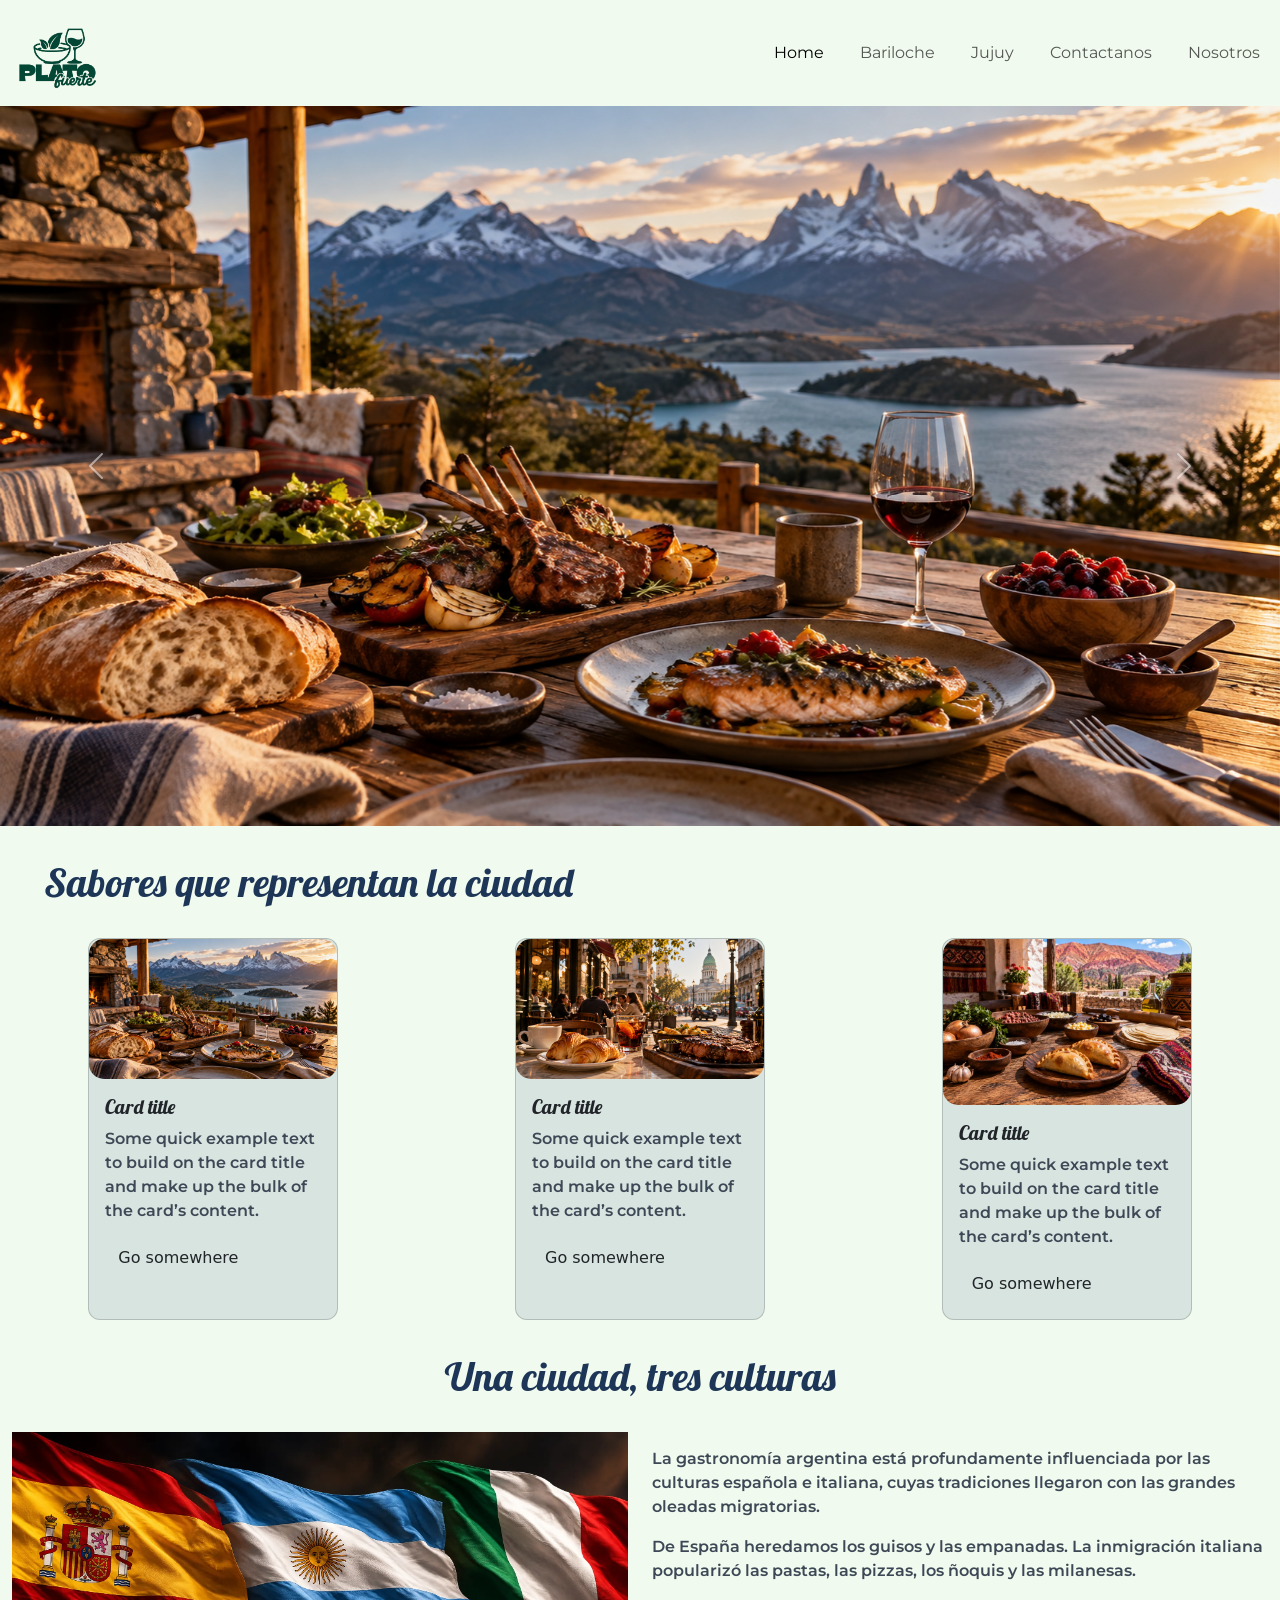
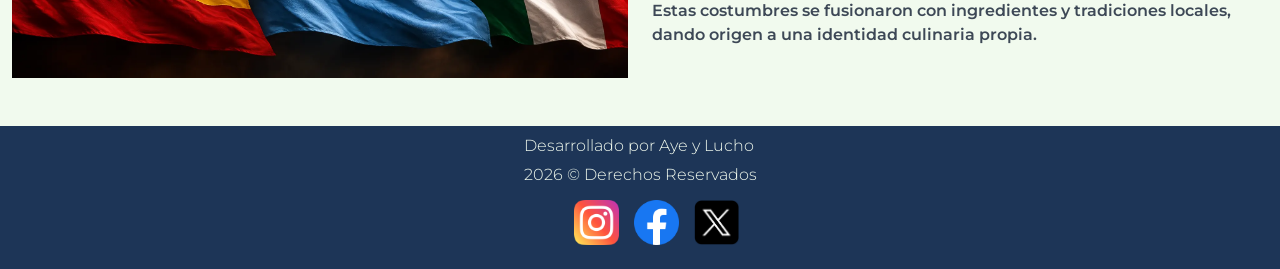
==== index-b.html @ 162ae679 "clase bootstrap" ====
<!doctype html>
<html lang="en">
  <head>
    <meta charset="utf-8">
    <meta name="viewport" content="width=device-width, initial-scale=1">
    <title>Plato Fuerte</title>
    <link rel="shortcut icon" href="./assets/logo-fondo.png" type="image/x-icon">
    <link href="https://cdn.jsdelivr.net/npm/bootstrap@5.3.8/dist/css/bootstrap.min.css" rel="stylesheet" integrity="sha384-sRIl4kxILFvY47J16cr9ZwB07vP4J8+LH7qKQnuqkuIAvNWLzeN8tE5YBujZqJLB" crossorigin="anonymous">
    <link rel="stylesheet" href="./style/style.css">
    </head>
    <body>
    <nav class="navbar navbar-expand-lg bg-plato-fuerte">
        <div class="container-fluid">
            <a href="#">
            <img src="./assets/logo-plato-fuerte.png" alt="Logo Proyecto" class="logo">
            </a>
            <button class="navbar-toggler" type="button" data-bs-toggle="collapse" data-bs-target="#navbarNav" aria-controls="navbarNav" aria-expanded="false" aria-label="Toggle navigation">
            <span class="navbar-toggler-icon"></span>
            </button>
            <div class="collapse navbar-collapse justify-content-end" id="navbarNav">
            <ul class="navbar-nav">
                <li class="nav-item">
                <a class="nav-link active" aria-current="page" href="#">Home</a>
                </li>
                <li class="nav-item">
                <a class="nav-link" href="./pages/bari.html">Bariloche</a>
                </li>
                <li class="nav-item">
                <a class="nav-link" href="./pages/jujuy.html">Jujuy</a>
                </li>
                <li class="nav-item">
                <a class="nav-link" href="./pages/contacto.html">Contactanos</a>
                </li>
                <li class="nav-item">
                <a class="nav-link" href="./pages/nosotros.html">Nosotros</a>
                </li>
            </ul>
            </div>
        </div>
    </nav>
    <header>
        <div id="carouselExampleAutoplaying" class="carousel slide" data-bs-ride="carousel">
            <div class="carousel-inner">
                <div class="carousel-item active">
                    <img src="./assets/bari/bariloche.png" class="d-block w-100" alt="...">
                </div>
                <div class="carousel-item">
                    <img src="./assets/bsas/buenos-aires.png" class="d-block w-100" alt="...">
                </div>
                <div class="carousel-item">
                    <img src="./assets/jujuy/jujuy.png" class="d-block w-100" alt="...">
                </div>
            </div>
            <button class="carousel-control-prev" type="button" data-bs-target="#carouselExampleAutoplaying" data-bs-slide="prev">
                <span class="carousel-control-prev-icon" aria-hidden="true"></span>
                <span class="visually-hidden">Previous</span>
            </button>
            <button class="carousel-control-next" type="button" data-bs-target="#carouselExampleAutoplaying" data-bs-slide="next">
                <span class="carousel-control-next-icon" aria-hidden="true"></span>
                <span class="visually-hidden">Next</span>
            </button>
            </div>
    </header>
    <main class="container-fluid">
        <section class="cultura">
            <h2>Sabores que representan la ciudad</h2>
            <div class="row justify-content-around">
                <div class="card p-0 mt-2 mt-md-0" style="width: 18rem;">
                <img src="./assets/bari/bariloche.png" class="card-img-top" alt="...">
                    <div class="card-body">
                        <h5 class="card-title">Card title</h5>
                        <p class="card-text">Some quick example text to build on the card title and make up the bulk of the card’s content.</p>
                        <a href="#" class="btn btn-plato-fuerte">Go somewhere</a>
                    </div>
                </div>
                <div class="card p-0 mt-2 mt-md-0" style="width: 18rem;">
                <img src="./assets/bsas/buenos-aires.png" class="card-img-top" alt="...">
                    <div class="card-body">
                        <h5 class="card-title">Card title</h5>
                        <p class="card-text">Some quick example text to build on the card title and make up the bulk of the card’s content.</p>
                        <a href="#" class="btn btn-plato-fuerte">Go somewhere</a>
                    </div>
                </div>
                <div class="card p-0 mt-2 mt-md-0" style="width: 18rem;">
                <img src="./assets/jujuy/emp-saltena.webp" class="card-img-top" alt="...">
                    <div class="card-body">
                        <h5 class="card-title">Card title</h5>
                        <p class="card-text">Some quick example text to build on the card title and make up the bulk of the card’s content.</p>
                        <a href="#" class="btn btn-plato-fuerte">Go somewhere</a>
                    </div>
                </div>
            </div>
        </section>
        <section class="cultura">
            <h2 class="text-center"> Una ciudad, tres culturas</h2>
                <div class="row  align-items-center">
                    <div class="col-12 col-md-6">
                        <img src="./assets/bsas/flags.webp" class="w-100" alt="Banderas de España, Argentina e Italia">
                    </div>
                    <div class="col-12 col-md-6">
                        <p>
                            La gastronomía argentina está profundamente
                            influenciada por las culturas española e italiana,
                            cuyas tradiciones llegaron con las grandes
                            oleadas migratorias.
                        </p>
                        <p>
                            De España heredamos los guisos y las empanadas.
                            La inmigración italiana popularizó las pastas,
                            las pizzas, los ñoquis y las milanesas.
                        </p>
                        <p>
                            Estas costumbres se fusionaron con ingredientes
                            y tradiciones locales, dando origen a una
                            identidad culinaria propia.
                        </p>
                    </div>
                </div>
        </section>
    </main>
    <footer class="footer d-flex flex-column align-items-center py-2 mt-5">
        <div>
            <p class="mb-0">Desarrollado por Aye y Lucho</p>
            <p class="mb-0 ">2026 &copy; Derechos Reservados</p>
        </div>
        <ul class="d-flex mt-2">
            <li>
                <a href="https://www.instagram.com/" target="_blank">
                    <img src="./assets/logos/instagram.png" alt="Logo Instagram" class="rrss">
                </a>
            </li>
            <li>
                <a href="https://www.facebook.com/" target="_blank">
                    <img src="./assets/logos/facebook.png" alt="Logo Facebook" class="rrss">
                </a>
            </li>
            <li>
                <a href="https://x.com/" target="_blank">
                    <img src="./assets/logos/x.png" alt="Logo de X(Twitter)" class="rrss">
                </a>
            </li>
        </ul>
    </footer>
    <script src="https://cdn.jsdelivr.net/npm/bootstrap@5.3.8/dist/js/bootstrap.bundle.min.js" integrity="sha384-FKyoEForCGlyvwx9Hj09JcYn3nv7wiPVlz7YYwJrWVcXK/BmnVDxM+D2scQbITxI" crossorigin="anonymous"></script>
    </body>
</html>
---- style/style.css ----
@import url('https://fonts.googleapis.com/css2?family=Lobster&family=Montserrat:ital,wght@0,100..900;1,100..900&display=swap');

:root{
    --font-ppal: Lobster, sans-serif;
    --font-sec: Montserrat, sans-serif;
    --headings: #1D3557;
    --text: #3D4856;
    --accent: #C76D3A;
    --bg-ppal: #F1FAEE;
    --bg-sec: #D8E4DF;
}
/* RESET */
*{
    margin: 0;
    padding:0;
    box-sizing: border-box;
}

body{
    background-color: var(--bg-ppal);
}

h1, h2, h3, h4, h5, h6{
    font-family: var(--font-ppal);
    color: var(--headings);
}

h1{
    font-size: 3rem;
}

h2{
    font-size: 2.5rem;
}

h3{
    font-size: 2rem;
}

p{
    font-family: var(--font-sec);
    font-weight: 600;
    color: var(--text);
    font-size: 1rem;
}
main{
    padding: 0 50px;
}
/* HEADER */

.header{
    background-color:var(--bg-sec);
    padding: 10px;
    display:flex;
    flex-direction: row;
    justify-content:space-between;
}

.navbar{
    display:flex;
    align-items: center;
}

.navbar ul{
    display: flex;
    flex-direction: row;
    gap: 20px;
}

.logo{
    height: 10vh;
    width: auto;
}
.rrss{
    height: 5vh;
    width: auto;
}

ul{
    list-style: none;
}

a{
    text-decoration: none;
    font-family: var(--font-sec);
    color: var(--headings);
    font-weight: 600;
}

/* FOOTER */

.footer{
    background-color:var(--headings);
    margin-top: 3rem;
    padding: 1rem;
    display: flex;
    flex-direction: row;
    justify-content: space-around;
    align-items: center;
}

.footer ul{
    margin-top: 10px;
    display: flex;
    justify-content: center;
    gap: 15px;
}

.footer p{
    color: var(--bg-ppal);
    padding-bottom: 5px;
    font-weight: 300;
}

.whatsapp-flotante{
    position: fixed;
    bottom: 24px;
    right: 24px;
    z-index: 1000;
}

.whatsapp{
    width: 6vw;
    height: auto;
}
/* HERO */

.hero{
    display:flex;
    justify-content: center;
    align-items: center;
    gap:40px;
    padding:10px;
    margin-top: 2rem;
}

.hero-texto{
    flex:1;
    display: flex;
    flex-direction: column;
    align-items: flex-start;
    justify-content: center;
    padding-left: 2rem;
}

.hero-imagen{
    flex:1;
    min-width: 0;
    margin: 0;
}

.home .hero-imagen img{
    display: block;
    width: 100%;
    height: 50vh;
    object-fit: cover;
    border-radius: 12px;
}

.hero-boton{
    display: inline-block;
    padding: 12px 24px;
    background-color: var(--accent);
    color: var(--bg-ppal);
    border-radius: 6px;
    margin-top: 1rem;
}

/* CARDS */

.home-sabores h2{
    margin:2rem;
}

.cards{
    display: flex;
    justify-content: space-around;
    flex-wrap: wrap;
}

.card{
    flex-basis: 250px;
    background-color: var(--bg-sec);
    border-radius: 12px;
}

.card-contenido{
    padding: 15px;
}

.card-contenido h3{
    margin-bottom: 0.5rem;
    padding: 5px;
}

.cultura h2{
    margin:2rem;
}

.cultura-contenido{
    padding: 15px 0 15px 15px;
    background-color: var(--bg-sec);
    display: flex;
    justify-content: center;
    gap: 20px
}

.cultura-contenido img{
    width: 25vw;
    height: auto;
    border-radius: 25px;
}

.cultura-texto{
    display: flex;
    flex-direction: column;
    justify-content: center;
}

.card img{
    width: 100%;
    height: auto;
    border-radius: 15px;
}

/*  */
/* SOBRE NOSOTRS */
/*  */

.main-us{
    display: flex;
    flex-direction: column;
    align-items: center;
    gap: 25px;
}
.img-about{
    width: 35vw;
    height: auto;
    border-radius: 25px;
}
.banner{
    width: 75vw;
}
.img-grid{
    width: 25vw;
    height: auto;
    border-radius: 25px;
}

.grid-text{
    display: grid;
    grid-template-areas:
    "img1 ." 
    "img1 sub1" 
    "img1 p1" 
    "img1 ." 
    "sub2 img2" 
    "p2 img2" 
    "sub3 img2" 
    "p3 img2" 
    "img3 ." 
    "img3 sub4" 
    "img3 p4" 
    "img3 ." 
    "img4 img4" 
    ;
    justify-items: center;
    align-items: center;
    row-gap: 20px;
    column-gap: 40px;
    text-align: center;
}
.grid-text p{
    padding: 0 75px;
    font-size: 1.25rem;
}

.img-us-grid{
    grid-area: img1;
}
.subtitle-trip{
    grid-area: sub1;
}
.p-story{
    grid-area: p1;
}
.img-1-grid{
    grid-area: img2;
}
.subtitle-filo{
    grid-area: sub2;
}
.p-culture{
    grid-area: p2;
}
.subtitle-diference{
    grid-area: sub3;
}
.p-offering{
    grid-area: p3;
}
.img-2-grid{
    grid-area: img3;
}
.subtitle-inv{
    grid-area: sub4;
}
.p-end{
    grid-area: p4;
}
.img-3-grid{
    grid-area: img4;
}

/* GRID COLUMNS Y ROWS */

.grid-img{
    display: grid;
    grid-template-rows: repeat(6, 1fr);
    grid-template-columns: repeat(6, 1fr);
    justify-items: center;
    align-items: center;
    column-gap: 100px;
    row-gap: 25px;
}
/* FILA 1 */
.bsas{
    grid-row: 1 / 3;
    grid-column: 1 / 3;
}
.cafe{
    grid-row: 1 / 3;
    grid-column: 3 / 5;
}
.mza{
    grid-row: 1 / 3;
    grid-column: 5 / 7;
}
/* FILA 2 */
.emp{
    grid-row: 3 / 5;
    grid-column: 1 / 3;
}
.glogo{
    grid-row: 3 / 5;
    grid-column: 3 / 5;
}
.asado{
    grid-row: 3 / 5;
    grid-column: 5 / 7;
}
/* FILA 3 */
.jujuy{
    grid-row: 5 / 7;
    grid-column: 1 / 3;
}
.choco{
    grid-row: 5 / 7;
    grid-column: 3 / 5;
}
.bari{
    grid-row: 5 / 7;
    grid-column: 5 / 7;
}

/* MEDIA QUERIES */
/* MINIMO Y MAXIMO */
/* TABLET */
@media (min-width: 568px) and (max-width: 991px){
    /* HEADER */
    .header{
        justify-content: space-around;
    }
    /* HOME */
    .cards{
        gap: 25px;
    }
    .cultura-contenido img{
        width: 40vw;
    }
    /* NOSOTROS */
    .grid-text{
        display: flex;
        flex-direction: column;
    }
    .img-about{
        width: 75%;
    }
    .banner{
        width: 100%;
    }
    .grid-img{
        grid-template-rows: repeat(5, 1fr);
        grid-template-columns: repeat(2, 1fr);
    }
    .img-grid{
        width: 100%;
    }
    .bsas{
        grid-row: 1/2;
        grid-column: 1/2;
    }
    .cafe{
        grid-row: 1/2;
        grid-column: 2/3;
    }
    .mza{
        grid-row: 2/3;
        grid-column: 1/2;
    }
    .emp{
        grid-row: 4/5;
        grid-column: 2/3;
    }
    .glogo{
        grid-row: 3/4;
        grid-column: 1/3;
        width: 30%;
    }
    .asado{
        grid-row: 2/3;
        grid-column: 2/3;
    }
    .jujuy{
        grid-row: 4/5;
        grid-column: 1/2;
    }
    .choco{
        grid-row: 5/6;
        grid-column: 2/3;
    }
    .bari{
        grid-row: 5/6;
        grid-column: 1/2;
    }
}

/* MOBILE */
@media (min-width: 300px) and (max-width: 567px){
    /* RESET */
    h1{
        font-size: 2.5rem;
    }
    h2{
        font-size: 2rem;
    }
    h3{
        font-size: 1.5rem;
    }
    /* HEADER */
    .header{
        flex-direction: column;
        align-items: center;
    }
    /* FOOTER */
    .footer{
        flex-direction: column;
        gap: 10px;
    }
    /* HOME */
    .hero{
        flex-direction: column;
    }
    .cards{
        gap: 25px;
    }
    .cultura-contenido{
        border-radius: 25px;
        padding: 15px;
        flex-direction: column;
    }
    .cultura-contenido img{
        width: 100%;
    }
    /* SOBRE NOSOTROS */
    .grid-text, .grid-img{
        display: flex;
        flex-direction: column;
        gap: 25px;
        align-items: center;
    }
    .grid-text p{
        padding: 0 25px;
    }
    .img-about{
        width: 75vw;
    }
    .banner{
        display: none;
    }
    .img-grid{
        width: 75vw;
    }
}
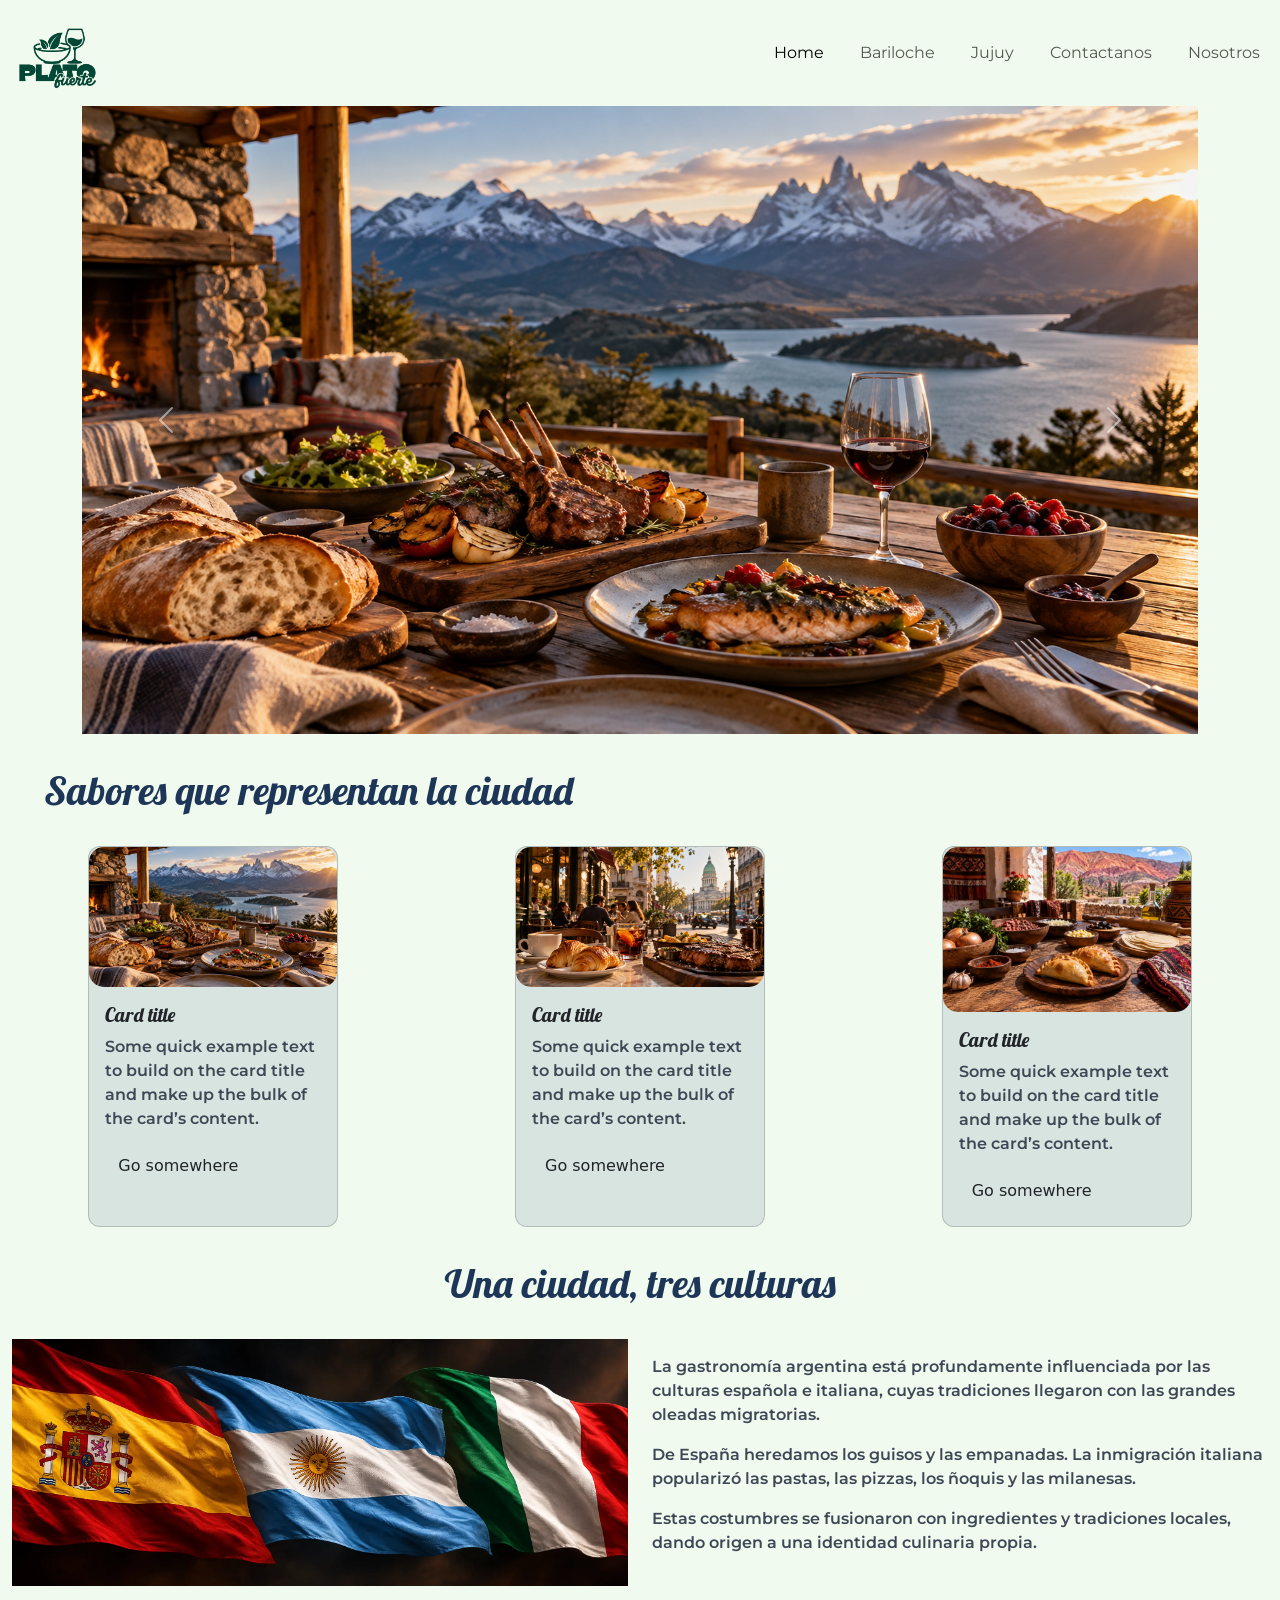
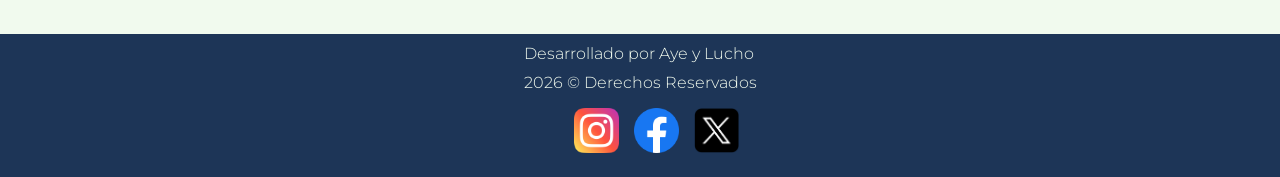
==== commit e7b4112c: "fix: modificamos el carrusel para que se adapta a las vistas" ====
--- a/index-b.html
+++ b/index-b.html
@@ -1,91 +1,106 @@
 <!doctype html>
 <html lang="en">
-  <head>
+
+<head>
     <meta charset="utf-8">
     <meta name="viewport" content="width=device-width, initial-scale=1">
     <title>Plato Fuerte</title>
     <link rel="shortcut icon" href="./assets/logo-fondo.png" type="image/x-icon">
-    <link href="https://cdn.jsdelivr.net/npm/bootstrap@5.3.8/dist/css/bootstrap.min.css" rel="stylesheet" integrity="sha384-sRIl4kxILFvY47J16cr9ZwB07vP4J8+LH7qKQnuqkuIAvNWLzeN8tE5YBujZqJLB" crossorigin="anonymous">
+    <link href="https://cdn.jsdelivr.net/npm/bootstrap@5.3.8/dist/css/bootstrap.min.css" rel="stylesheet"
+        integrity="sha384-sRIl4kxILFvY47J16cr9ZwB07vP4J8+LH7qKQnuqkuIAvNWLzeN8tE5YBujZqJLB" crossorigin="anonymous">
     <link rel="stylesheet" href="./style/style.css">
-    </head>
-    <body>
+</head>
+
+<body>
     <nav class="navbar navbar-expand-lg bg-plato-fuerte">
         <div class="container-fluid">
             <a href="#">
-            <img src="./assets/logo-plato-fuerte.png" alt="Logo Proyecto" class="logo">
+                <img src="./assets/logo-plato-fuerte.png" alt="Logo Proyecto" class="logo">
             </a>
-            <button class="navbar-toggler" type="button" data-bs-toggle="collapse" data-bs-target="#navbarNav" aria-controls="navbarNav" aria-expanded="false" aria-label="Toggle navigation">
-            <span class="navbar-toggler-icon"></span>
+            <button class="navbar-toggler" type="button" data-bs-toggle="collapse" data-bs-target="#navbarNav"
+                aria-controls="navbarNav" aria-expanded="false" aria-label="Toggle navigation">
+                <span class="navbar-toggler-icon"></span>
             </button>
             <div class="collapse navbar-collapse justify-content-end" id="navbarNav">
-            <ul class="navbar-nav">
-                <li class="nav-item">
-                <a class="nav-link active" aria-current="page" href="#">Home</a>
-                </li>
-                <li class="nav-item">
-                <a class="nav-link" href="./pages/bari.html">Bariloche</a>
-                </li>
-                <li class="nav-item">
-                <a class="nav-link" href="./pages/jujuy.html">Jujuy</a>
-                </li>
-                <li class="nav-item">
-                <a class="nav-link" href="./pages/contacto.html">Contactanos</a>
-                </li>
-                <li class="nav-item">
-                <a class="nav-link" href="./pages/nosotros.html">Nosotros</a>
-                </li>
-            </ul>
+                <ul class="navbar-nav">
+                    <li class="nav-item">
+                        <a class="nav-link active" aria-current="page" href="#">Home</a>
+                    </li>
+                    <li class="nav-item">
+                        <a class="nav-link" href="./pages/bari.html">Bariloche</a>
+                    </li>
+                    <li class="nav-item">
+                        <a class="nav-link" href="./pages/jujuy.html">Jujuy</a>
+                    </li>
+                    <li class="nav-item">
+                        <a class="nav-link" href="./pages/contacto.html">Contactanos</a>
+                    </li>
+                    <li class="nav-item">
+                        <a class="nav-link" href="./pages/nosotros.html">Nosotros</a>
+                    </li>
+                </ul>
             </div>
         </div>
     </nav>
     <header>
-        <div id="carouselExampleAutoplaying" class="carousel slide" data-bs-ride="carousel">
-            <div class="carousel-inner">
-                <div class="carousel-item active">
-                    <img src="./assets/bari/bariloche.png" class="d-block w-100" alt="...">
-                </div>
-                <div class="carousel-item">
-                    <img src="./assets/bsas/buenos-aires.png" class="d-block w-100" alt="...">
-                </div>
-                <div class="carousel-item">
-                    <img src="./assets/jujuy/jujuy.png" class="d-block w-100" alt="...">
+        <div class="container">
+            <div class="row">
+                <div class="col">
+                    <div id="carouselExampleAutoplaying" class="carousel slide" data-bs-ride="carousel">
+                        <div class="carousel-inner">
+                            <div class="carousel-item active">
+                                <img src="./assets/bari/bariloche.png" class="d-block w-100" alt="...">
+                            </div>
+                            <div class="carousel-item">
+                                <img src="./assets/bsas/buenos-aires.png" class="d-block w-100" alt="...">
+                            </div>
+                            <div class="carousel-item">
+                                <img src="./assets/jujuy/jujuy.png" class="d-block w-100" alt="...">
+                            </div>
+                        </div>
+                        <button class="carousel-control-prev" type="button" data-bs-target="#carouselExampleAutoplaying"
+                            data-bs-slide="prev">
+                            <span class="carousel-control-prev-icon" aria-hidden="true"></span>
+                            <span class="visually-hidden">Previous</span>
+                        </button>
+                        <button class="carousel-control-next" type="button" data-bs-target="#carouselExampleAutoplaying"
+                            data-bs-slide="next">
+                            <span class="carousel-control-next-icon" aria-hidden="true"></span>
+                            <span class="visually-hidden">Next</span>
+                        </button>
+                    </div>
                 </div>
             </div>
-            <button class="carousel-control-prev" type="button" data-bs-target="#carouselExampleAutoplaying" data-bs-slide="prev">
-                <span class="carousel-control-prev-icon" aria-hidden="true"></span>
-                <span class="visually-hidden">Previous</span>
-            </button>
-            <button class="carousel-control-next" type="button" data-bs-target="#carouselExampleAutoplaying" data-bs-slide="next">
-                <span class="carousel-control-next-icon" aria-hidden="true"></span>
-                <span class="visually-hidden">Next</span>
-            </button>
-            </div>
+        </div>
     </header>
     <main class="container-fluid">
         <section class="cultura">
             <h2>Sabores que representan la ciudad</h2>
             <div class="row justify-content-around">
                 <div class="card p-0 mt-2 mt-md-0" style="width: 18rem;">
-                <img src="./assets/bari/bariloche.png" class="card-img-top" alt="...">
+                    <img src="./assets/bari/bariloche.png" class="card-img-top" alt="...">
                     <div class="card-body">
                         <h5 class="card-title">Card title</h5>
-                        <p class="card-text">Some quick example text to build on the card title and make up the bulk of the card’s content.</p>
+                        <p class="card-text">Some quick example text to build on the card title and make up the bulk of
+                            the card’s content.</p>
                         <a href="#" class="btn btn-plato-fuerte">Go somewhere</a>
                     </div>
                 </div>
                 <div class="card p-0 mt-2 mt-md-0" style="width: 18rem;">
-                <img src="./assets/bsas/buenos-aires.png" class="card-img-top" alt="...">
+                    <img src="./assets/bsas/buenos-aires.png" class="card-img-top" alt="...">
                     <div class="card-body">
                         <h5 class="card-title">Card title</h5>
-                        <p class="card-text">Some quick example text to build on the card title and make up the bulk of the card’s content.</p>
+                        <p class="card-text">Some quick example text to build on the card title and make up the bulk of
+                            the card’s content.</p>
                         <a href="#" class="btn btn-plato-fuerte">Go somewhere</a>
                     </div>
                 </div>
                 <div class="card p-0 mt-2 mt-md-0" style="width: 18rem;">
-                <img src="./assets/jujuy/emp-saltena.webp" class="card-img-top" alt="...">
+                    <img src="./assets/jujuy/emp-saltena.webp" class="card-img-top" alt="...">
                     <div class="card-body">
                         <h5 class="card-title">Card title</h5>
-                        <p class="card-text">Some quick example text to build on the card title and make up the bulk of the card’s content.</p>
+                        <p class="card-text">Some quick example text to build on the card title and make up the bulk of
+                            the card’s content.</p>
                         <a href="#" class="btn btn-plato-fuerte">Go somewhere</a>
                     </div>
                 </div>
@@ -93,29 +108,29 @@
         </section>
         <section class="cultura">
             <h2 class="text-center"> Una ciudad, tres culturas</h2>
-                <div class="row  align-items-center">
-                    <div class="col-12 col-md-6">
-                        <img src="./assets/bsas/flags.webp" class="w-100" alt="Banderas de España, Argentina e Italia">
-                    </div>
-                    <div class="col-12 col-md-6">
-                        <p>
-                            La gastronomía argentina está profundamente
-                            influenciada por las culturas española e italiana,
-                            cuyas tradiciones llegaron con las grandes
-                            oleadas migratorias.
-                        </p>
-                        <p>
-                            De España heredamos los guisos y las empanadas.
-                            La inmigración italiana popularizó las pastas,
-                            las pizzas, los ñoquis y las milanesas.
-                        </p>
-                        <p>
-                            Estas costumbres se fusionaron con ingredientes
-                            y tradiciones locales, dando origen a una
-                            identidad culinaria propia.
-                        </p>
-                    </div>
+            <div class="row  align-items-center">
+                <div class="col-12 col-md-6">
+                    <img src="./assets/bsas/flags.webp" class="w-100" alt="Banderas de España, Argentina e Italia">
                 </div>
+                <div class="col-12 col-md-6">
+                    <p>
+                        La gastronomía argentina está profundamente
+                        influenciada por las culturas española e italiana,
+                        cuyas tradiciones llegaron con las grandes
+                        oleadas migratorias.
+                    </p>
+                    <p>
+                        De España heredamos los guisos y las empanadas.
+                        La inmigración italiana popularizó las pastas,
+                        las pizzas, los ñoquis y las milanesas.
+                    </p>
+                    <p>
+                        Estas costumbres se fusionaron con ingredientes
+                        y tradiciones locales, dando origen a una
+                        identidad culinaria propia.
+                    </p>
+                </div>
+            </div>
         </section>
     </main>
     <footer class="footer d-flex flex-column align-items-center py-2 mt-5">
@@ -141,6 +156,9 @@
             </li>
         </ul>
     </footer>
-    <script src="https://cdn.jsdelivr.net/npm/bootstrap@5.3.8/dist/js/bootstrap.bundle.min.js" integrity="sha384-FKyoEForCGlyvwx9Hj09JcYn3nv7wiPVlz7YYwJrWVcXK/BmnVDxM+D2scQbITxI" crossorigin="anonymous"></script>
-    </body>
-</html>
+    <script src="https://cdn.jsdelivr.net/npm/bootstrap@5.3.8/dist/js/bootstrap.bundle.min.js"
+        integrity="sha384-FKyoEForCGlyvwx9Hj09JcYn3nv7wiPVlz7YYwJrWVcXK/BmnVDxM+D2scQbITxI"
+        crossorigin="anonymous"></script>
+</body>
+
+</html>
--- a/style/style.css
+++ b/style/style.css
@@ -9,13 +9,14 @@
     --bg-ppal: #F1FAEE;
     --bg-sec: #D8E4DF;
 }
+/*  */
 /* RESET */
+/*  */
 *{
     margin: 0;
     padding:0;
     box-sizing: border-box;
 }
-
 body{
     background-color: var(--bg-ppal);
 }
@@ -24,19 +25,15 @@
     font-family: var(--font-ppal);
     color: var(--headings);
 }
-
 h1{
     font-size: 3rem;
 }
-
 h2{
     font-size: 2.5rem;
 }
-
 h3{
     font-size: 2rem;
 }
-
 p{
     font-family: var(--font-sec);
     font-weight: 600;
@@ -46,8 +43,9 @@
 main{
     padding: 0 50px;
 }
+/*  */
 /* HEADER */
-
+/*  */
 .header{
     background-color:var(--bg-sec);
     padding: 10px;
@@ -55,18 +53,15 @@
     flex-direction: row;
     justify-content:space-between;
 }
-
 .navbar{
     display:flex;
     align-items: center;
 }
-
 .navbar ul{
     display: flex;
     flex-direction: row;
     gap: 20px;
 }
-
 .logo{
     height: 10vh;
     width: auto;
@@ -75,20 +70,18 @@
     height: 5vh;
     width: auto;
 }
-
 ul{
     list-style: none;
 }
-
 a{
     text-decoration: none;
     font-family: var(--font-sec);
     color: var(--headings);
     font-weight: 600;
 }
-
+/*  */
 /* FOOTER */
-
+/*  */
 .footer{
     background-color:var(--headings);
     margin-top: 3rem;
@@ -98,33 +91,30 @@
     justify-content: space-around;
     align-items: center;
 }
-
 .footer ul{
     margin-top: 10px;
     display: flex;
     justify-content: center;
     gap: 15px;
 }
-
 .footer p{
     color: var(--bg-ppal);
     padding-bottom: 5px;
     font-weight: 300;
 }
-
 .whatsapp-flotante{
     position: fixed;
     bottom: 24px;
     right: 24px;
     z-index: 1000;
 }
-
 .whatsapp{
     width: 6vw;
     height: auto;
 }
+/*  */
 /* HERO */
-
+/*  */
 .hero{
     display:flex;
     justify-content: center;
@@ -133,7 +123,6 @@
     padding:10px;
     margin-top: 2rem;
 }
-
 .hero-texto{
     flex:1;
     display: flex;
@@ -142,13 +131,11 @@
     justify-content: center;
     padding-left: 2rem;
 }
-
 .hero-imagen{
     flex:1;
     min-width: 0;
     margin: 0;
 }
-
 .home .hero-imagen img{
     display: block;
     width: 100%;
@@ -156,7 +143,6 @@
     object-fit: cover;
     border-radius: 12px;
 }
-
 .hero-boton{
     display: inline-block;
     padding: 12px 24px;
@@ -165,38 +151,32 @@
     border-radius: 6px;
     margin-top: 1rem;
 }
-
+/*  */
 /* CARDS */
-
+/*  */
 .home-sabores h2{
     margin:2rem;
 }
-
 .cards{
     display: flex;
     justify-content: space-around;
     flex-wrap: wrap;
 }
-
 .card{
     flex-basis: 250px;
     background-color: var(--bg-sec);
     border-radius: 12px;
 }
-
 .card-contenido{
     padding: 15px;
 }
-
 .card-contenido h3{
     margin-bottom: 0.5rem;
     padding: 5px;
 }
-
 .cultura h2{
     margin:2rem;
 }
-
 .cultura-contenido{
     padding: 15px 0 15px 15px;
     background-color: var(--bg-sec);
@@ -204,29 +184,24 @@
     justify-content: center;
     gap: 20px
 }
-
 .cultura-contenido img{
     width: 25vw;
     height: auto;
     border-radius: 25px;
 }
-
 .cultura-texto{
     display: flex;
     flex-direction: column;
     justify-content: center;
 }
-
 .card img{
     width: 100%;
     height: auto;
     border-radius: 15px;
 }
-
 /*  */
 /* SOBRE NOSOTRS */
 /*  */
-
 .main-us{
     display: flex;
     flex-direction: column;
@@ -246,7 +221,6 @@
     height: auto;
     border-radius: 25px;
 }
-
 .grid-text{
     display: grid;
     grid-template-areas:
@@ -274,7 +248,6 @@
     padding: 0 75px;
     font-size: 1.25rem;
 }
-
 .img-us-grid{
     grid-area: img1;
 }
@@ -311,9 +284,7 @@
 .img-3-grid{
     grid-area: img4;
 }
-
 /* GRID COLUMNS Y ROWS */
-
 .grid-img{
     display: grid;
     grid-template-rows: repeat(6, 1fr);
@@ -362,23 +333,27 @@
     grid-row: 5 / 7;
     grid-column: 5 / 7;
 }
-
+/*  */
 /* MEDIA QUERIES */
-/* MINIMO Y MAXIMO */
+/*  */
 /* TABLET */
 @media (min-width: 568px) and (max-width: 991px){
     /* HEADER */
     .header{
         justify-content: space-around;
     }
+    /*  */
     /* HOME */
+    /*  */
     .cards{
         gap: 25px;
     }
     .cultura-contenido img{
         width: 40vw;
     }
+    /*  */
     /* NOSOTROS */
+    /*  */
     .grid-text{
         display: flex;
         flex-direction: column;
@@ -447,17 +422,23 @@
     h3{
         font-size: 1.5rem;
     }
+    /*  */
     /* HEADER */
+    /*  */
     .header{
         flex-direction: column;
         align-items: center;
     }
+    /*  */
     /* FOOTER */
+    /*  */
     .footer{
         flex-direction: column;
         gap: 10px;
     }
+    /*  */
     /* HOME */
+    /*  */
     .hero{
         flex-direction: column;
     }
@@ -472,7 +453,9 @@
     .cultura-contenido img{
         width: 100%;
     }
+    /*  */
     /* SOBRE NOSOTROS */
+    /*  */
     .grid-text, .grid-img{
         display: flex;
         flex-direction: column;
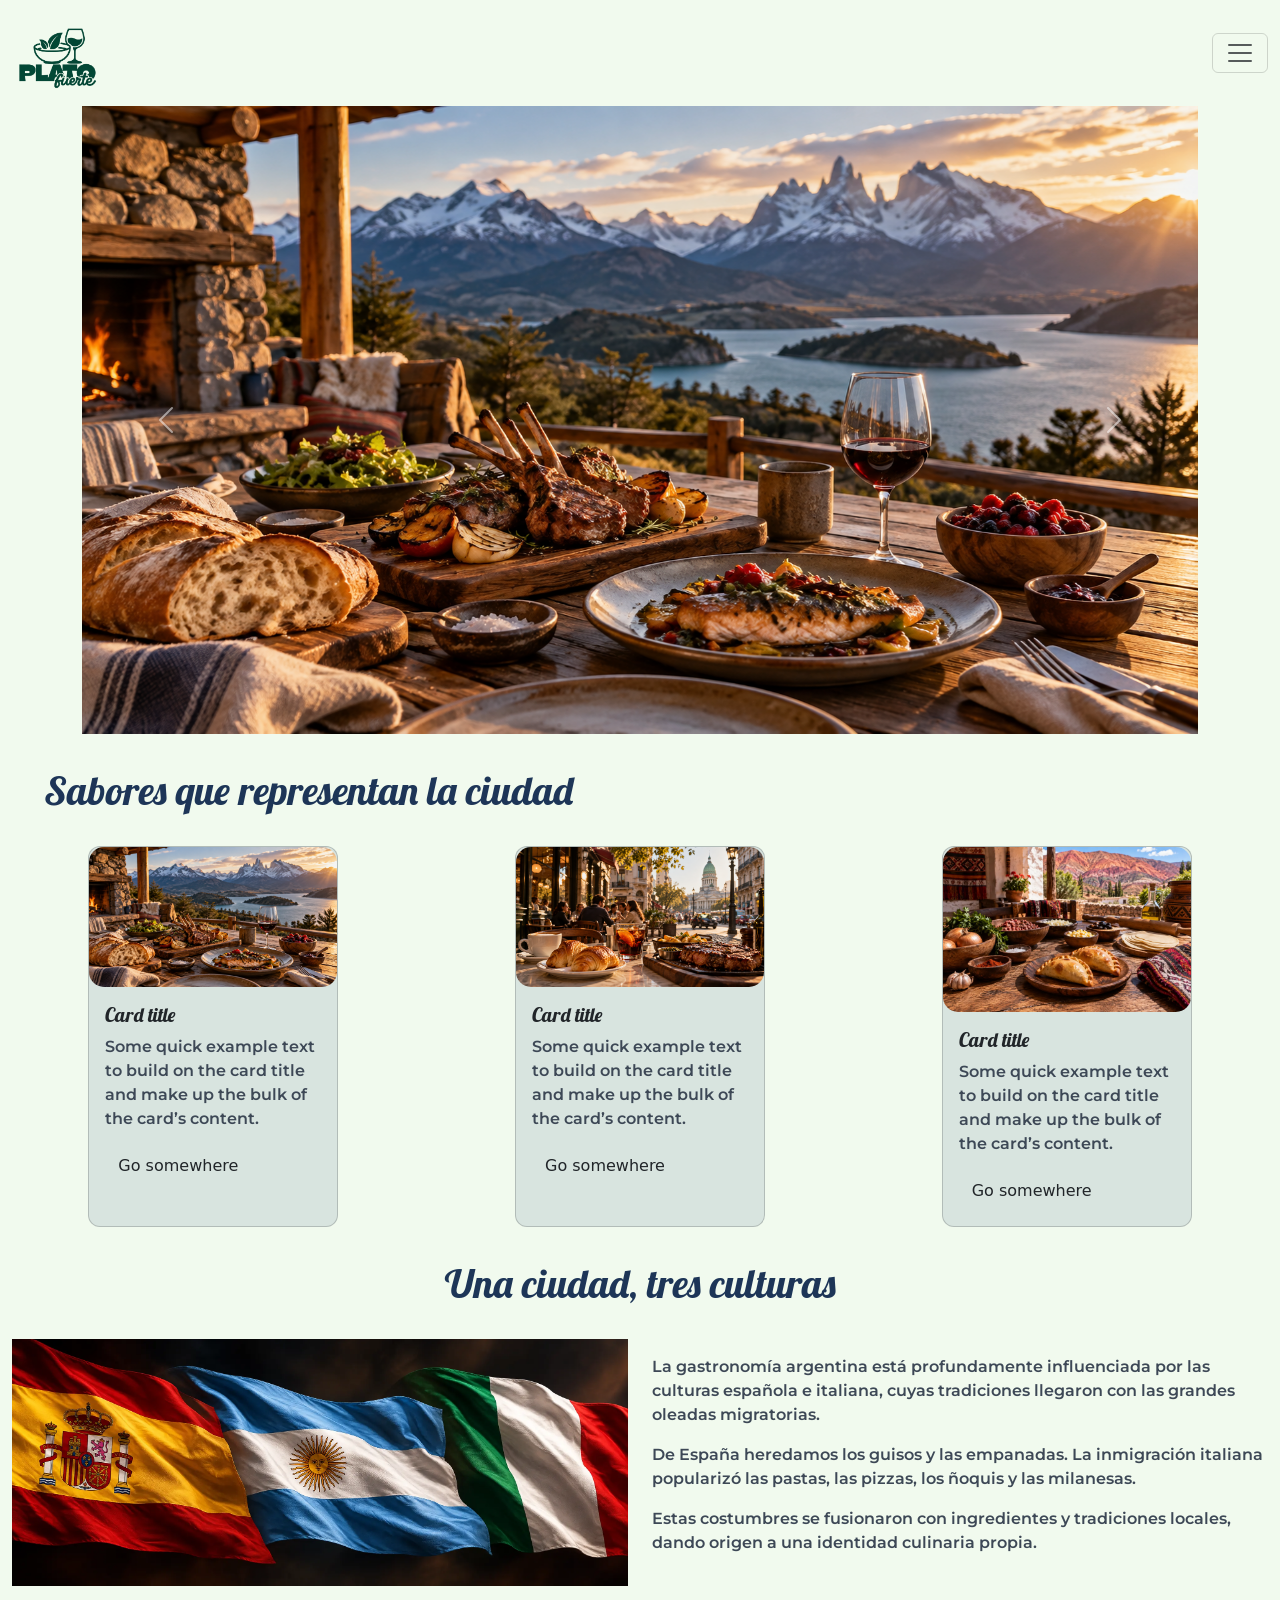
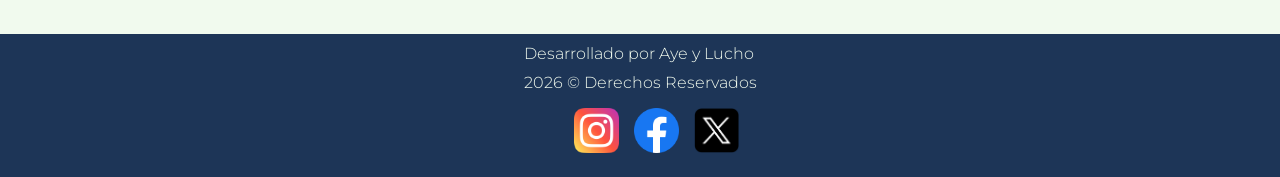
==== commit 3d38821a: "fix: modificamos la navbar para que sea una columna y este orientada a la derecha. Además, la hicimo" ====
--- a/index-b.html
+++ b/index-b.html
@@ -12,7 +12,7 @@
 </head>
 
 <body>
-    <nav class="navbar navbar-expand-lg bg-plato-fuerte">
+    <nav class="navbar bg-plato-fuerte">
         <div class="container-fluid">
             <a href="#">
                 <img src="./assets/logo-plato-fuerte.png" alt="Logo Proyecto" class="logo">
@@ -22,10 +22,7 @@
                 <span class="navbar-toggler-icon"></span>
             </button>
             <div class="collapse navbar-collapse justify-content-end" id="navbarNav">
-                <ul class="navbar-nav">
-                    <li class="nav-item">
-                        <a class="nav-link active" aria-current="page" href="#">Home</a>
-                    </li>
+                <ul class="navbar-nav d-flex flex-column align-items-end px-3">
                     <li class="nav-item">
                         <a class="nav-link" href="./pages/bari.html">Bariloche</a>
                     </li>
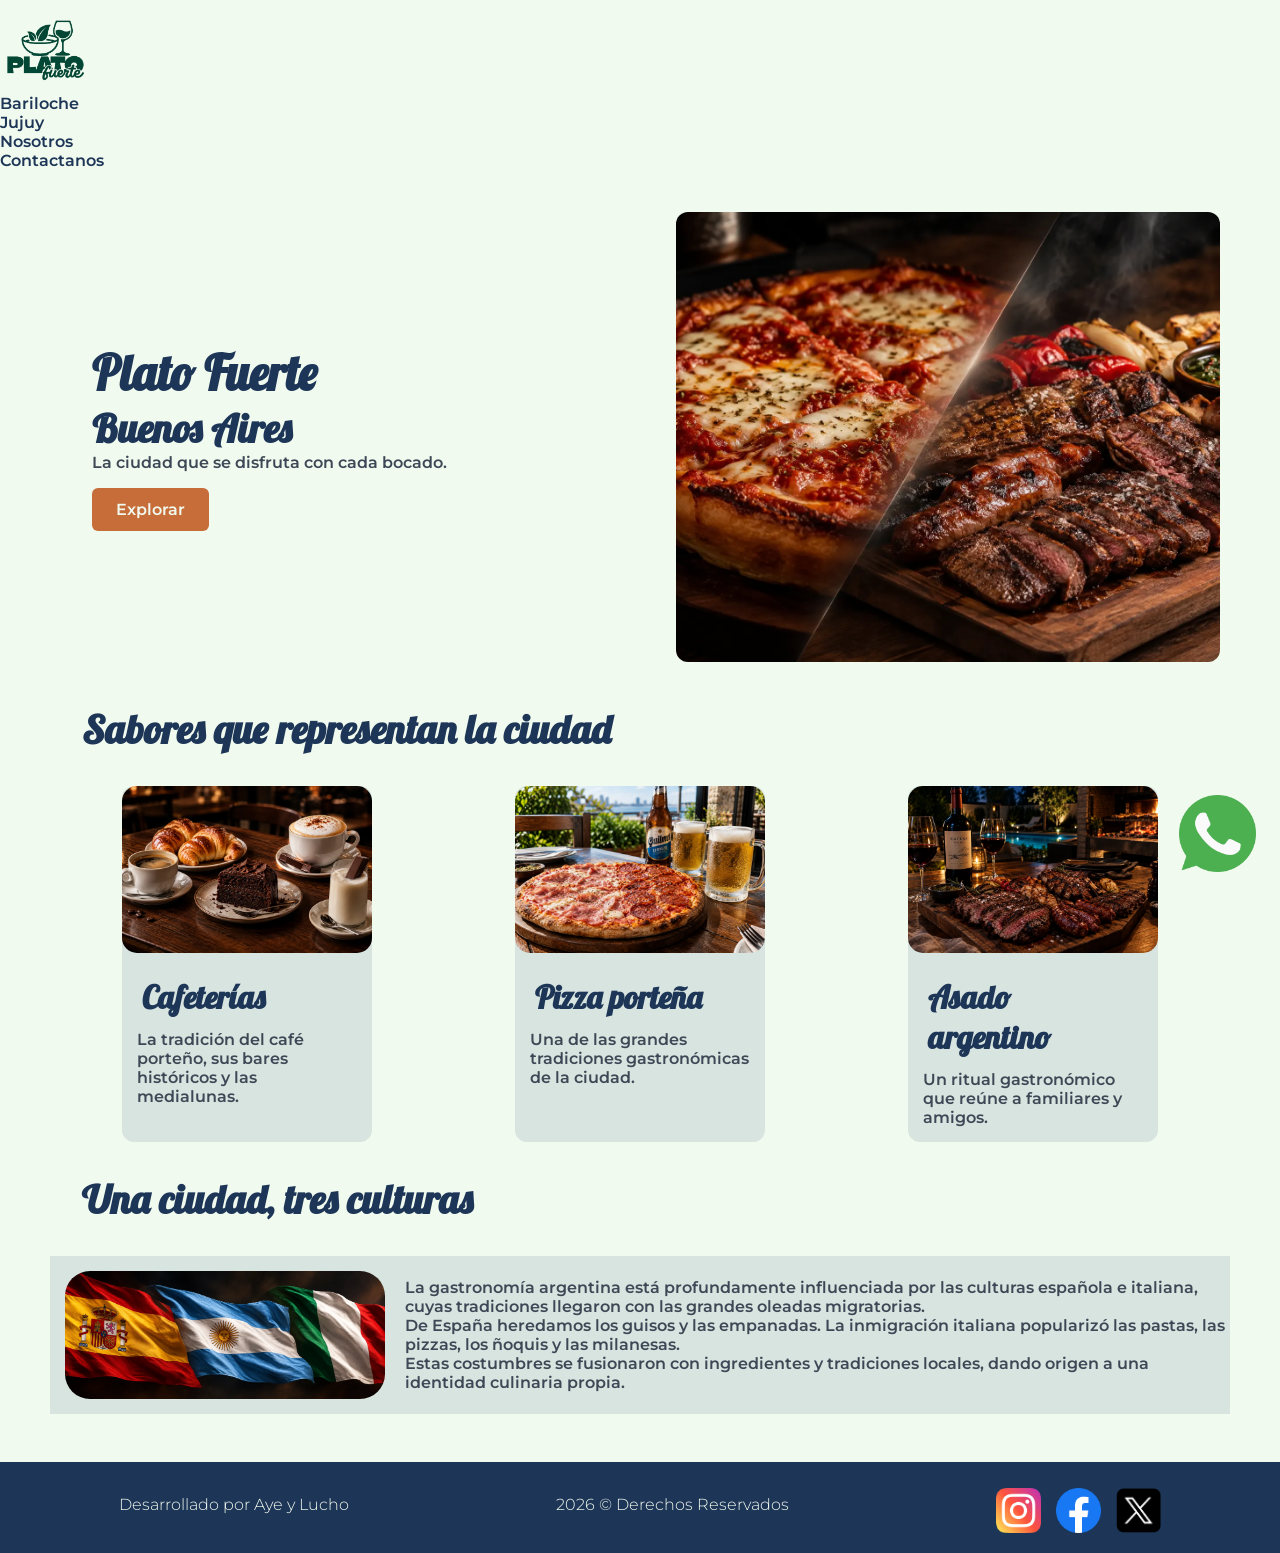
==== commit ee3882c4: "proyecto completo en contenido, estilos y responsive mobile" ====
--- a/index-b.html
+++ b/index-b.html
@@ -1,126 +1,110 @@
-<!doctype html>
-<html lang="en">
+<!DOCTYPE html>
+<html lang="es">
 
 <head>
-    <meta charset="utf-8">
-    <meta name="viewport" content="width=device-width, initial-scale=1">
+    <meta charset="UTF-8">
+    <meta name="viewport" content="width=device-width, initial-scale=1.0">
     <title>Plato Fuerte</title>
     <link rel="shortcut icon" href="./assets/logo-fondo.png" type="image/x-icon">
-    <link href="https://cdn.jsdelivr.net/npm/bootstrap@5.3.8/dist/css/bootstrap.min.css" rel="stylesheet"
-        integrity="sha384-sRIl4kxILFvY47J16cr9ZwB07vP4J8+LH7qKQnuqkuIAvNWLzeN8tE5YBujZqJLB" crossorigin="anonymous">
     <link rel="stylesheet" href="./style/style.css">
 </head>
 
 <body>
-    <nav class="navbar bg-plato-fuerte">
-        <div class="container-fluid">
-            <a href="#">
-                <img src="./assets/logo-plato-fuerte.png" alt="Logo Proyecto" class="logo">
-            </a>
-            <button class="navbar-toggler" type="button" data-bs-toggle="collapse" data-bs-target="#navbarNav"
-                aria-controls="navbarNav" aria-expanded="false" aria-label="Toggle navigation">
-                <span class="navbar-toggler-icon"></span>
-            </button>
-            <div class="collapse navbar-collapse justify-content-end" id="navbarNav">
-                <ul class="navbar-nav d-flex flex-column align-items-end px-3">
-                    <li class="nav-item">
-                        <a class="nav-link" href="./pages/bari.html">Bariloche</a>
-                    </li>
-                    <li class="nav-item">
-                        <a class="nav-link" href="./pages/jujuy.html">Jujuy</a>
-                    </li>
-                    <li class="nav-item">
-                        <a class="nav-link" href="./pages/contacto.html">Contactanos</a>
-                    </li>
-                    <li class="nav-item">
-                        <a class="nav-link" href="./pages/nosotros.html">Nosotros</a>
-                    </li>
-                </ul>
+    <header class="header">
+        <a href="#">
+            <img src="./assets/logo-plato-fuerte.png" alt="Logo Proyecto" class="logo">
+        </a>
+        <nav class="navbar">
+            <ul>
+                <li>
+                    <a href="./pages/bari.html">Bariloche</a>
+                </li>
+                <li>
+                    <a href="./pages/jujuy.html">Jujuy</a>
+                </li>
+                <li>
+                    <a href="./pages/nosotros.html">Nosotros</a>
+                </li>
+                <li>
+                    <a href="./pages/contacto.html">Contactanos</a>
+                </li>
+            </ul>
+        </nav>
+    </header>
+
+    <main class="home">
+        <section class="hero">
+            <div class="hero-texto">
+                <h1>Plato Fuerte</h1>
+                <h2>Buenos Aires</h2>
+                <p>La ciudad que se disfruta con cada bocado.</p>
+                <a href="#sabores" class="hero-boton">Explorar</a>
             </div>
-        </div>
-    </nav>
-    <header>
-        <div class="container">
-            <div class="row">
-                <div class="col">
-                    <div id="carouselExampleAutoplaying" class="carousel slide" data-bs-ride="carousel">
-                        <div class="carousel-inner">
-                            <div class="carousel-item active">
-                                <img src="./assets/bari/bariloche.png" class="d-block w-100" alt="...">
-                            </div>
-                            <div class="carousel-item">
-                                <img src="./assets/bsas/buenos-aires.png" class="d-block w-100" alt="...">
-                            </div>
-                            <div class="carousel-item">
-                                <img src="./assets/jujuy/jujuy.png" class="d-block w-100" alt="...">
-                            </div>
-                        </div>
-                        <button class="carousel-control-prev" type="button" data-bs-target="#carouselExampleAutoplaying"
-                            data-bs-slide="prev">
-                            <span class="carousel-control-prev-icon" aria-hidden="true"></span>
-                            <span class="visually-hidden">Previous</span>
-                        </button>
-                        <button class="carousel-control-next" type="button" data-bs-target="#carouselExampleAutoplaying"
-                            data-bs-slide="next">
-                            <span class="carousel-control-next-icon" aria-hidden="true"></span>
-                            <span class="visually-hidden">Next</span>
-                        </button>
+
+            <figure class="hero-imagen">
+                <img src="./assets/bsas/pizzada.webp" alt="Gastronomía porteña">
+            </figure>
+        </section>
+
+        <section class="home-sabores">
+            <h2>Sabores que representan la ciudad</h2>
+
+            <div class="cards">
+                <article class="card">
+                    <img src="./assets/bsas/cafeteria.webp" alt="Cafetería de Buenos Aires">
+                    <div class="card-contenido">
+                        <h3>Cafeterías</h3>
+                        <p>
+                            La tradición del café porteño,
+                            sus bares históricos y las medialunas.
+                        </p>
                     </div>
-                </div>
-            </div>
-        </div>
-    </header>
-    <main class="container-fluid">
-        <section class="cultura">
-            <h2>Sabores que representan la ciudad</h2>
-            <div class="row justify-content-around">
-                <div class="card p-0 mt-2 mt-md-0" style="width: 18rem;">
-                    <img src="./assets/bari/bariloche.png" class="card-img-top" alt="...">
-                    <div class="card-body">
-                        <h5 class="card-title">Card title</h5>
-                        <p class="card-text">Some quick example text to build on the card title and make up the bulk of
-                            the card’s content.</p>
-                        <a href="#" class="btn btn-plato-fuerte">Go somewhere</a>
+                </article>
+
+                <article class="card">
+                    <img src="./assets/bsas/pizza.webp" alt="Pizza tradicional de Buenos Aires">
+                    <div class="card-contenido">
+                        <h3>Pizza porteña</h3>
+                        <p>
+                            Una de las grandes tradiciones
+                            gastronómicas de la ciudad.
+                        </p>
                     </div>
-                </div>
-                <div class="card p-0 mt-2 mt-md-0" style="width: 18rem;">
-                    <img src="./assets/bsas/buenos-aires.png" class="card-img-top" alt="...">
-                    <div class="card-body">
-                        <h5 class="card-title">Card title</h5>
-                        <p class="card-text">Some quick example text to build on the card title and make up the bulk of
-                            the card’s content.</p>
-                        <a href="#" class="btn btn-plato-fuerte">Go somewhere</a>
+                </article>
+
+                <article class="card">
+                    <img src="./assets/bsas/asado.webp" alt="Asado argentino a la parrilla">
+                    <div class="card-contenido">
+                        <h3>Asado argentino</h3>
+                        <p>
+                            Un ritual gastronómico que reúne
+                            a familiares y amigos.
+                        </p>
                     </div>
-                </div>
-                <div class="card p-0 mt-2 mt-md-0" style="width: 18rem;">
-                    <img src="./assets/jujuy/emp-saltena.webp" class="card-img-top" alt="...">
-                    <div class="card-body">
-                        <h5 class="card-title">Card title</h5>
-                        <p class="card-text">Some quick example text to build on the card title and make up the bulk of
-                            the card’s content.</p>
-                        <a href="#" class="btn btn-plato-fuerte">Go somewhere</a>
-                    </div>
-                </div>
+                </article>
             </div>
         </section>
+
         <section class="cultura">
-            <h2 class="text-center"> Una ciudad, tres culturas</h2>
-            <div class="row  align-items-center">
-                <div class="col-12 col-md-6">
-                    <img src="./assets/bsas/flags.webp" class="w-100" alt="Banderas de España, Argentina e Italia">
-                </div>
-                <div class="col-12 col-md-6">
+            <h2>Una ciudad, tres culturas</h2>
+
+            <div class="cultura-contenido">
+                <img src="./assets/bsas/flags.webp" alt="Banderas de España, Argentina e Italia">
+
+                <div class="cultura-texto">
                     <p>
                         La gastronomía argentina está profundamente
                         influenciada por las culturas española e italiana,
                         cuyas tradiciones llegaron con las grandes
                         oleadas migratorias.
                     </p>
+
                     <p>
                         De España heredamos los guisos y las empanadas.
                         La inmigración italiana popularizó las pastas,
                         las pizzas, los ñoquis y las milanesas.
                     </p>
+
                     <p>
                         Estas costumbres se fusionaron con ingredientes
                         y tradiciones locales, dando origen a una
@@ -130,12 +114,11 @@
             </div>
         </section>
     </main>
-    <footer class="footer d-flex flex-column align-items-center py-2 mt-5">
-        <div>
-            <p class="mb-0">Desarrollado por Aye y Lucho</p>
-            <p class="mb-0 ">2026 &copy; Derechos Reservados</p>
-        </div>
-        <ul class="d-flex mt-2">
+
+    <footer class="footer">
+        <p>Desarrollado por Aye y Lucho</p>
+        <p>2026 &copy; Derechos Reservados</p>
+        <ul>
             <li>
                 <a href="https://www.instagram.com/" target="_blank">
                     <img src="./assets/logos/instagram.png" alt="Logo Instagram" class="rrss">
@@ -153,9 +136,13 @@
             </li>
         </ul>
     </footer>
-    <script src="https://cdn.jsdelivr.net/npm/bootstrap@5.3.8/dist/js/bootstrap.bundle.min.js"
-        integrity="sha384-FKyoEForCGlyvwx9Hj09JcYn3nv7wiPVlz7YYwJrWVcXK/BmnVDxM+D2scQbITxI"
-        crossorigin="anonymous"></script>
+
+    <div class="whatsapp-flotante">
+        <a href="https://wa.me/5491122334455" target="_blank" rel="noopener" class="whatsapp-flotante"
+            aria-label="Contactanos por WhatsApp">
+            <img src="./assets/logos/whatsapp.png" alt="" class="whatsapp">
+        </a>
+    </div>
 </body>
 
 </html>
--- a/style/style.css
+++ b/style/style.css
@@ -1,5 +1,4 @@
 @import url('https://fonts.googleapis.com/css2?family=Lobster&family=Montserrat:ital,wght@0,100..900;1,100..900&display=swap');
-
 :root{
     --font-ppal: Lobster, sans-serif;
     --font-sec: Montserrat, sans-serif;
@@ -20,7 +19,6 @@
 body{
     background-color: var(--bg-ppal);
 }
-
 h1, h2, h3, h4, h5, h6{
     font-family: var(--font-ppal);
     color: var(--headings);
@@ -43,33 +41,6 @@
 main{
     padding: 0 50px;
 }
-/*  */
-/* HEADER */
-/*  */
-.header{
-    background-color:var(--bg-sec);
-    padding: 10px;
-    display:flex;
-    flex-direction: row;
-    justify-content:space-between;
-}
-.navbar{
-    display:flex;
-    align-items: center;
-}
-.navbar ul{
-    display: flex;
-    flex-direction: row;
-    gap: 20px;
-}
-.logo{
-    height: 10vh;
-    width: auto;
-}
-.rrss{
-    height: 5vh;
-    width: auto;
-}
 ul{
     list-style: none;
 }
@@ -80,6 +51,35 @@
     font-weight: 600;
 }
 /*  */
+/* HEADER */
+/*  */
+.logo{
+    height: 10vh;
+    width: auto;
+}
+.bg-plato-fuerte{
+    background-color: var(--bg-ppal);
+}
+.navbar.bg-plato-fuerte > .container-fluid{
+    position: relative;
+}
+.navbar.bg-plato-fuerte #navbarNav{
+    position: absolute;
+    top: 100%;
+    left: auto;
+    right: 0;
+    z-index: 1030;
+    width: max-content;
+    padding: 2rem;
+    background-color: transparent;
+}
+.navbar.bg-plato-fuerte #navbarNav.show{
+    background-color: var(--bg-ppal);
+}
+.active{
+    font-weight: bolder;
+}
+/*  */
 /* FOOTER */
 /*  */
 .footer{
@@ -111,6 +111,10 @@
 .whatsapp{
     width: 6vw;
     height: auto;
+}
+.rrss{
+    height: 5vh;
+    width: auto;
 }
 /*  */
 /* HERO */
@@ -200,7 +204,155 @@
     border-radius: 15px;
 }
 /*  */
-/* SOBRE NOSOTRS */
+/* BARILOCHE */
+/*  */
+.bari{
+    width: 100%;
+    height: 70vh;
+    background-image: url(../assets/bari/bariloche.png);
+    background-position: center;
+    background-repeat: no-repeat;
+    background-size: auto;
+    display: flex;
+    flex-direction: column;
+    justify-content: end;
+    align-items: center;
+}
+.bari-bg{
+    width: fit-content;
+    background-color: color-mix(in srgb, var(--bg-ppal) 50%, transparent);
+    display: flex;
+    flex-direction: column;
+    align-items: center;
+    border-radius: 15px 15px 0 0;
+}
+.bari-bg h1, .bari-bg p{
+    color: var(--headings);
+}
+/*  */
+/* FLIP CARDS */
+/*  */
+.bari-card{
+    width: 80%;
+    text-align: center;
+    border: 2px solid var(--accent);
+    border-radius: 15px;
+}
+.flip{
+    width: 100%;
+    height: 40vh;
+    perspective: 1000px;
+}
+.inner{
+    position: relative;
+    width: 100%;
+    height: 100%;
+    transition: transform 1s ease;
+    transform-style: preserve-3d;
+}
+.flip:hover .inner{
+    transform: rotateY(180deg);
+}
+.front, .back{
+    position: absolute;
+    width: 100%;
+    height: 100%;
+    backface-visibility: hidden;
+    border-radius: 15px;
+    overflow: hidden;
+}
+.front img{
+    width: 100%;
+    height: 100%;
+    object-fit: cover;
+}
+.back{
+    transform: rotateY(180deg);
+    display: flex;
+    justify-content: center;
+    align-items: center;
+    padding: 1rem;
+    background-color: var(--bg-ppal);
+    color: var(--text);
+}
+/*  */
+.bari-grid{
+    margin-top: 50px;
+    display: grid;
+    grid-template-areas: "head head" "choco cerv" "trucha cord";
+    gap: 50px;
+    justify-items: center;
+}
+.bari-grid h2{grid-area: head;}
+.bari-grid .a{grid-area: choco;}
+.bari-grid .b{grid-area: cerv;}
+.bari-grid .c{grid-area: trucha;}
+.bari-grid .d{grid-area: cord;}
+/*  */
+/* JUJUY */
+/*  */
+.j-main{
+    display: flex;
+    flex-direction: column;
+    justify-content: center;
+    align-items: center;
+}
+.jujuy{
+    width: 100%;
+    height: 70vh;
+    background-image: url(../assets/jujuy/jujuy.png);
+    background-position: center;
+    background-repeat: no-repeat;
+    background-size: auto;
+    display: flex;
+    flex-direction: column;
+    justify-content: end;
+    align-items: center;
+}
+.jjy-bg{
+    width: fit-content;
+    background-color: color-mix(in srgb, var(--bg-ppal) 50%, transparent);
+    display: flex;
+    flex-direction: column;
+    align-items: center;
+    border-radius: 15px 15px 0 0;
+    padding: 10px;
+}
+.jjy-bg h1, .jjy-bg h2, .jjy-bg p{
+    color: var(--headings);
+}
+.mercado{
+    margin: 50px 0;
+    width: 100%;
+    height: 70vh;
+    background-image: url(../assets/jujuy/mercado.webp);
+    background-position: center;
+    background-repeat: no-repeat;
+    background-size: cover;
+    display: flex;
+    flex-direction: column;
+    justify-content: end;
+    align-items: center;
+}
+.j-flex{
+    display: flex;
+    justify-content: space-around;
+    align-items: center;
+}
+.j-card{
+    width: 30%;
+    height: auto;
+    display: flex;
+    flex-direction: column;
+    align-items: center;
+}
+.j-img{
+    border-radius: 25px;
+    width: 100%;
+    height: auto;
+}
+/*  */
+/* SOBRE NOSOTROS */
 /*  */
 .main-us{
     display: flex;
@@ -454,6 +606,35 @@
         width: 100%;
     }
     /*  */
+    /* BARILOCHE */
+    /*  */
+    .bari-grid{
+        display: flex;
+        flex-direction: column;
+        justify-content: center;
+        align-items: center;
+    }
+    .flip{
+        height: 50vh;
+    }
+    /*  */
+    /* JUJUY */
+    /*  */
+    .jujuy{
+        background-size: cover;
+    }
+    .mercado{
+        height: 150vh;
+        background-size: cover;
+    }
+    .j-flex{
+        flex-direction: column;
+        gap: 25px;
+    }
+    .j-card{
+        width: 100%;
+    }
+    /*  */
     /* SOBRE NOSOTROS */
     /*  */
     .grid-text, .grid-img{
@@ -474,4 +655,4 @@
     .img-grid{
         width: 75vw;
     }
-}+}
